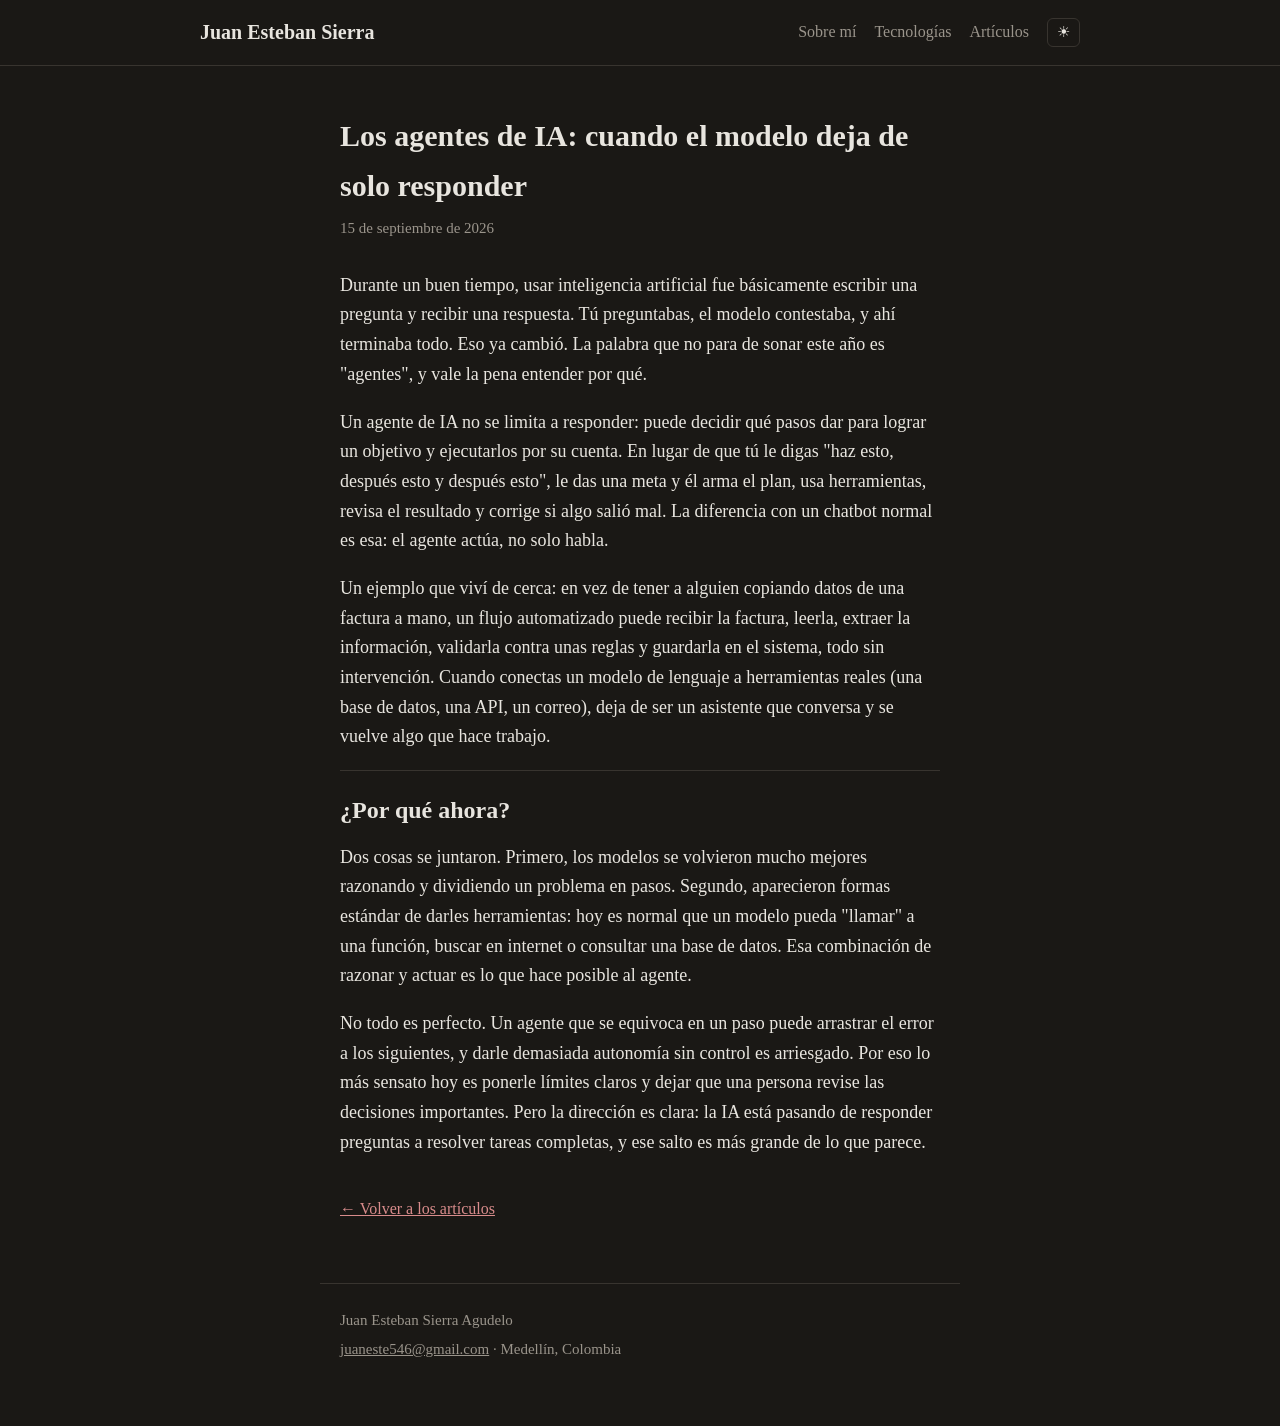
==== articulo-1.html @ 23e2594a "Blog personal" ====
<!DOCTYPE html>
<html lang="es" data-theme="dark">
<head>
  <meta charset="UTF-8">
  <meta name="viewport" content="width=device-width, initial-scale=1.0">
  <title>Los agentes de IA — Juan Esteban Sierra</title>
  <link rel="stylesheet" href="estilos.css">
  <script src="script.js"></script>
</head>
<body>
  <header class="cabecera">
    <div class="cabecera-interna">
      <a href="index.html" class="nombre-sitio">Juan Esteban Sierra</a>
      <nav class="menu">
        <a href="index.html#sobre-mi">Sobre mí</a>
        <a href="index.html#tecnologias">Tecnologías</a>
        <a href="index.html#articulos">Artículos</a>
        <button id="toggle-tema" class="boton-tema" type="button" aria-label="Cambiar a modo oscuro">&#9790;</button>
      </nav>
    </div>
  </header>

  <main>
    <article class="articulo">
      <h1>Los agentes de IA: cuando el modelo deja de solo responder</h1>
      <span class="fecha">15 de septiembre de 2026</span>

      <p>
        Durante un buen tiempo, usar inteligencia artificial fue básicamente
        escribir una pregunta y recibir una respuesta. Tú preguntabas, el modelo
        contestaba, y ahí terminaba todo. Eso ya cambió. La palabra que no para de
        sonar este año es "agentes", y vale la pena entender por qué.
      </p>

      <p>
        Un agente de IA no se limita a responder: puede decidir qué pasos dar para
        lograr un objetivo y ejecutarlos por su cuenta. En lugar de que tú le digas
        "haz esto, después esto y después esto", le das una meta y él arma el plan,
        usa herramientas, revisa el resultado y corrige si algo salió mal. La
        diferencia con un chatbot normal es esa: el agente actúa, no solo habla.
      </p>

      <p>
        Un ejemplo que viví de cerca: en vez de tener a alguien copiando datos de
        una factura a mano, un flujo automatizado puede recibir la factura, leerla,
        extraer la información, validarla contra unas reglas y guardarla en el
        sistema, todo sin intervención. Cuando conectas un modelo de lenguaje a
        herramientas reales (una base de datos, una API, un correo), deja de ser un
        asistente que conversa y se vuelve algo que hace trabajo.
      </p>

      <h2>¿Por qué ahora?</h2>

      <p>
        Dos cosas se juntaron. Primero, los modelos se volvieron mucho mejores
        razonando y dividiendo un problema en pasos. Segundo, aparecieron formas
        estándar de darles herramientas: hoy es normal que un modelo pueda "llamar"
        a una función, buscar en internet o consultar una base de datos. Esa
        combinación de razonar y actuar es lo que hace posible al agente.
      </p>

      <p>
        No todo es perfecto. Un agente que se equivoca en un paso puede arrastrar el
        error a los siguientes, y darle demasiada autonomía sin control es
        arriesgado. Por eso lo más sensato hoy es ponerle límites claros y dejar que
        una persona revise las decisiones importantes. Pero la dirección es clara: la
        IA está pasando de responder preguntas a resolver tareas completas, y ese
        salto es más grande de lo que parece.
      </p>

      <a href="index.html#articulos" class="volver">← Volver a los artículos</a>
    </article>
  </main>

  <footer class="pie">
    <p>Juan Esteban Sierra Agudelo</p>
    <p>
      <a href="mailto:juaneste546@gmail.com">juaneste546@gmail.com</a> ·
      Medellín, Colombia
    </p>
  </footer>
</body>
</html>
---- estilos.css ----
/* estilos del blog */

:root {
  --texto: #1a1a1a;
  --gris: #666;
  --acento: #7a1f1f;
  --linea: #ddd;
  --fondo: #fdfdfb;
  --superficie: #f4f2ee;
  --ancho: 640px;
  --header-ancho: 880px;
}

/* modo oscuro */
:root[data-theme="dark"] {
  --texto: #e8e5df;
  --gris: #9a948b;
  --acento: #d98c8c;
  --linea: #38342f;
  --fondo: #1a1815;
  --superficie: #242019;
}

* {
  box-sizing: border-box;
}

body {
  margin: 0;
  background: var(--fondo);
  color: var(--texto);
  font-family: Georgia, "Times New Roman", serif;
  font-size: 18px;
  line-height: 1.65;
}

/* header */
.cabecera {
  position: sticky;
  top: 0;
  z-index: 20;
  background: var(--fondo);
  border-bottom: 1px solid var(--linea);
  padding: 0 24px;
}

.cabecera-interna {
  max-width: var(--header-ancho);
  margin: 0 auto;
  display: flex;
  flex-wrap: wrap;
  justify-content: space-between;
  align-items: center;
  gap: 10px;
  padding: 16px 0;
}

.nombre-sitio {
  font-size: 20px;
  font-weight: bold;
  color: var(--texto);
  text-decoration: none;
}

.menu {
  display: flex;
  align-items: center;
}

.menu a {
  color: var(--gris);
  text-decoration: none;
  margin-left: 18px;
  font-size: 16px;
}

.menu a:hover {
  color: var(--acento);
}

/* boton del modo oscuro */
.boton-tema {
  margin-left: 18px;
  background: none;
  border: 1px solid var(--linea);
  border-radius: 6px;
  color: var(--texto);
  cursor: pointer;
  font-size: 15px;
  line-height: 1;
  padding: 6px 9px;
  font-family: inherit;
}

.boton-tema:hover {
  border-color: var(--acento);
  color: var(--acento);
}

/* contenido */
main {
  max-width: var(--ancho);
  margin: 0 auto;
  padding: 0 20px;
}

.seccion {
  margin: 45px 0;
}

h1 {
  font-size: 30px;
  margin: 0 0 25px;
}

h2 {
  font-size: 24px;
  margin: 0 0 12px;
  padding-top: 20px;
  border-top: 1px solid var(--linea);
}

p {
  margin: 0 0 18px;
}

a {
  color: var(--acento);
}

/* foto */
.foto {
  width: 190px;
  height: 190px;
  object-fit: cover;
  object-position: center 20%;
  float: right;
  margin: 4px 0 15px 28px;
  border: 1px solid var(--linea);
  border-radius: 50%;
}

/* tecnologias (carrusel) */
.carrusel {
  overflow: hidden;
  margin-top: 12px;
  /* difumina los bordes */
  -webkit-mask-image: linear-gradient(to right, transparent, #000 7%, #000 93%, transparent);
          mask-image: linear-gradient(to right, transparent, #000 7%, #000 93%, transparent);
}

.carrusel-pista {
  display: flex;
  width: max-content;
  animation: desplazar-tec 32s linear infinite;
}

/* pausa al pasar el mouse */
.carrusel:hover .carrusel-pista {
  animation-play-state: paused;
}

@keyframes desplazar-tec {
  from { transform: translateX(0); }
  to   { transform: translateX(-50%); }
}

.tec {
  flex: 0 0 auto;
  width: 138px;
  margin-right: 18px;
  display: flex;
  flex-direction: column;
  align-items: center;
  gap: 11px;
  padding: 20px 8px;
  border: 1px solid var(--linea);
  background: var(--superficie);
  border-radius: 8px;
}

.tec img {
  width: 40px;
  height: 40px;
}

.tec span {
  font-size: 14px;
  color: var(--gris);
  text-align: center;
}

/* estos logos son negros, en oscuro los pongo en blanco */
:root[data-theme="dark"] .tec img.logo-mono {
  filter: invert(1);
}

/* por si tienen el movimiento desactivado */
@media (prefers-reduced-motion: reduce) {
  .carrusel-pista {
    animation: none;
    flex-wrap: wrap;
    width: auto;
    justify-content: center;
    gap: 14px;
  }
  .tec {
    margin-right: 0;
  }
  .tec[aria-hidden="true"] {
    display: none;
  }
}

/* lista de articulos */
.intro-articulos {
  color: var(--gris);
  font-style: italic;
  margin-bottom: 30px;
}

.lista-articulos {
  list-style: none;
  padding: 0;
  margin: 0;
}

.lista-articulos li {
  margin-bottom: 32px;
}

.titulo-articulo {
  font-size: 20px;
  font-weight: bold;
  text-decoration: none;
  display: block;
}

.titulo-articulo:hover {
  text-decoration: underline;
}

.fecha {
  display: block;
  color: var(--gris);
  font-size: 14px;
  margin: 3px 0 8px;
}

.resumen {
  margin: 0;
  color: var(--texto);
}

/* cada articulo */
.articulo {
  margin: 45px 0;
}

.articulo h1 {
  margin-bottom: 6px;
}

.articulo .fecha {
  margin-bottom: 30px;
  font-size: 15px;
}

.volver {
  display: inline-block;
  margin-top: 20px;
  font-size: 16px;
}

/* footer */
.pie {
  max-width: var(--ancho);
  margin: 60px auto 40px;
  padding: 20px;
  border-top: 1px solid var(--linea);
  color: var(--gris);
  font-size: 15px;
}

.pie p {
  margin: 4px 0;
}

.pie a {
  color: var(--gris);
}

/* celular */
@media (max-width: 500px) {
  body {
    font-size: 17px;
  }
  .foto {
    float: none;
    display: block;
    margin: 0 auto 20px;
  }
  .menu a {
    margin-left: 12px;
    font-size: 15px;
  }
}
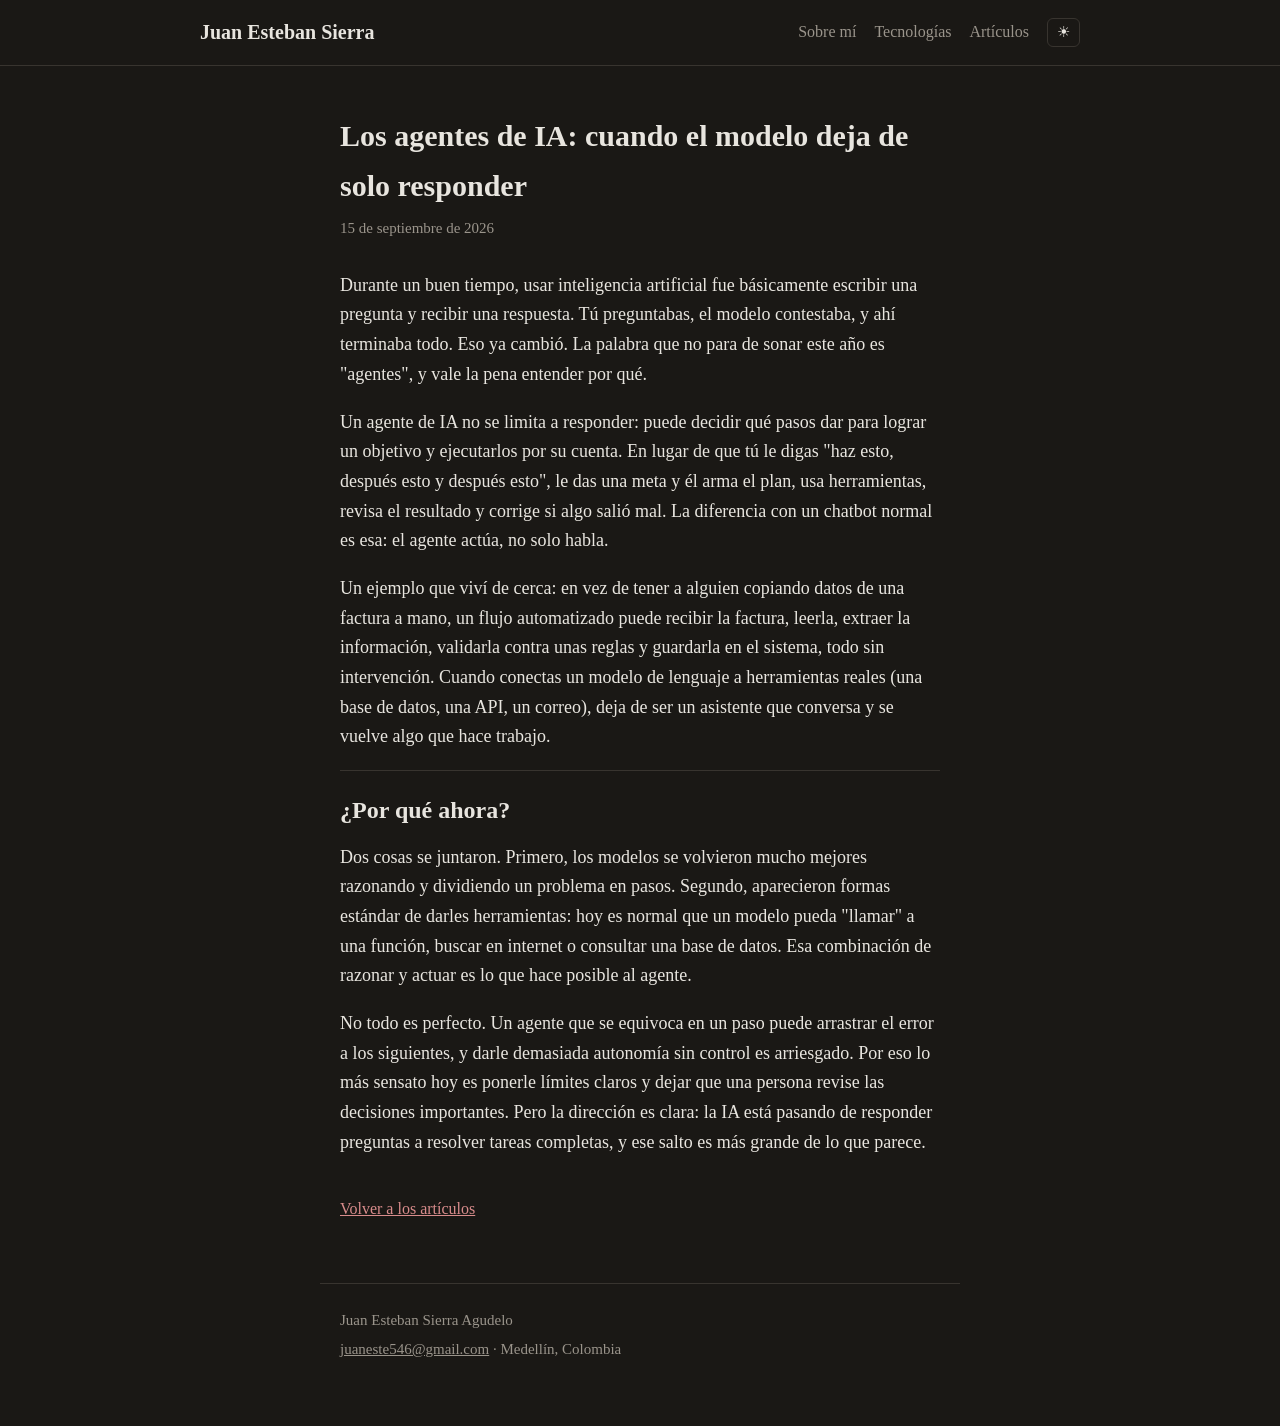
==== commit 96c5233d: "Quitar flecha del enlace volver" ====
--- a/articulo-1.html
+++ b/articulo-1.html
@@ -68,7 +68,7 @@
         salto es más grande de lo que parece.
       </p>
 
-      <a href="index.html#articulos" class="volver">← Volver a los artículos</a>
+      <a href="index.html#articulos" class="volver">Volver a los artículos</a>
     </article>
   </main>
 
